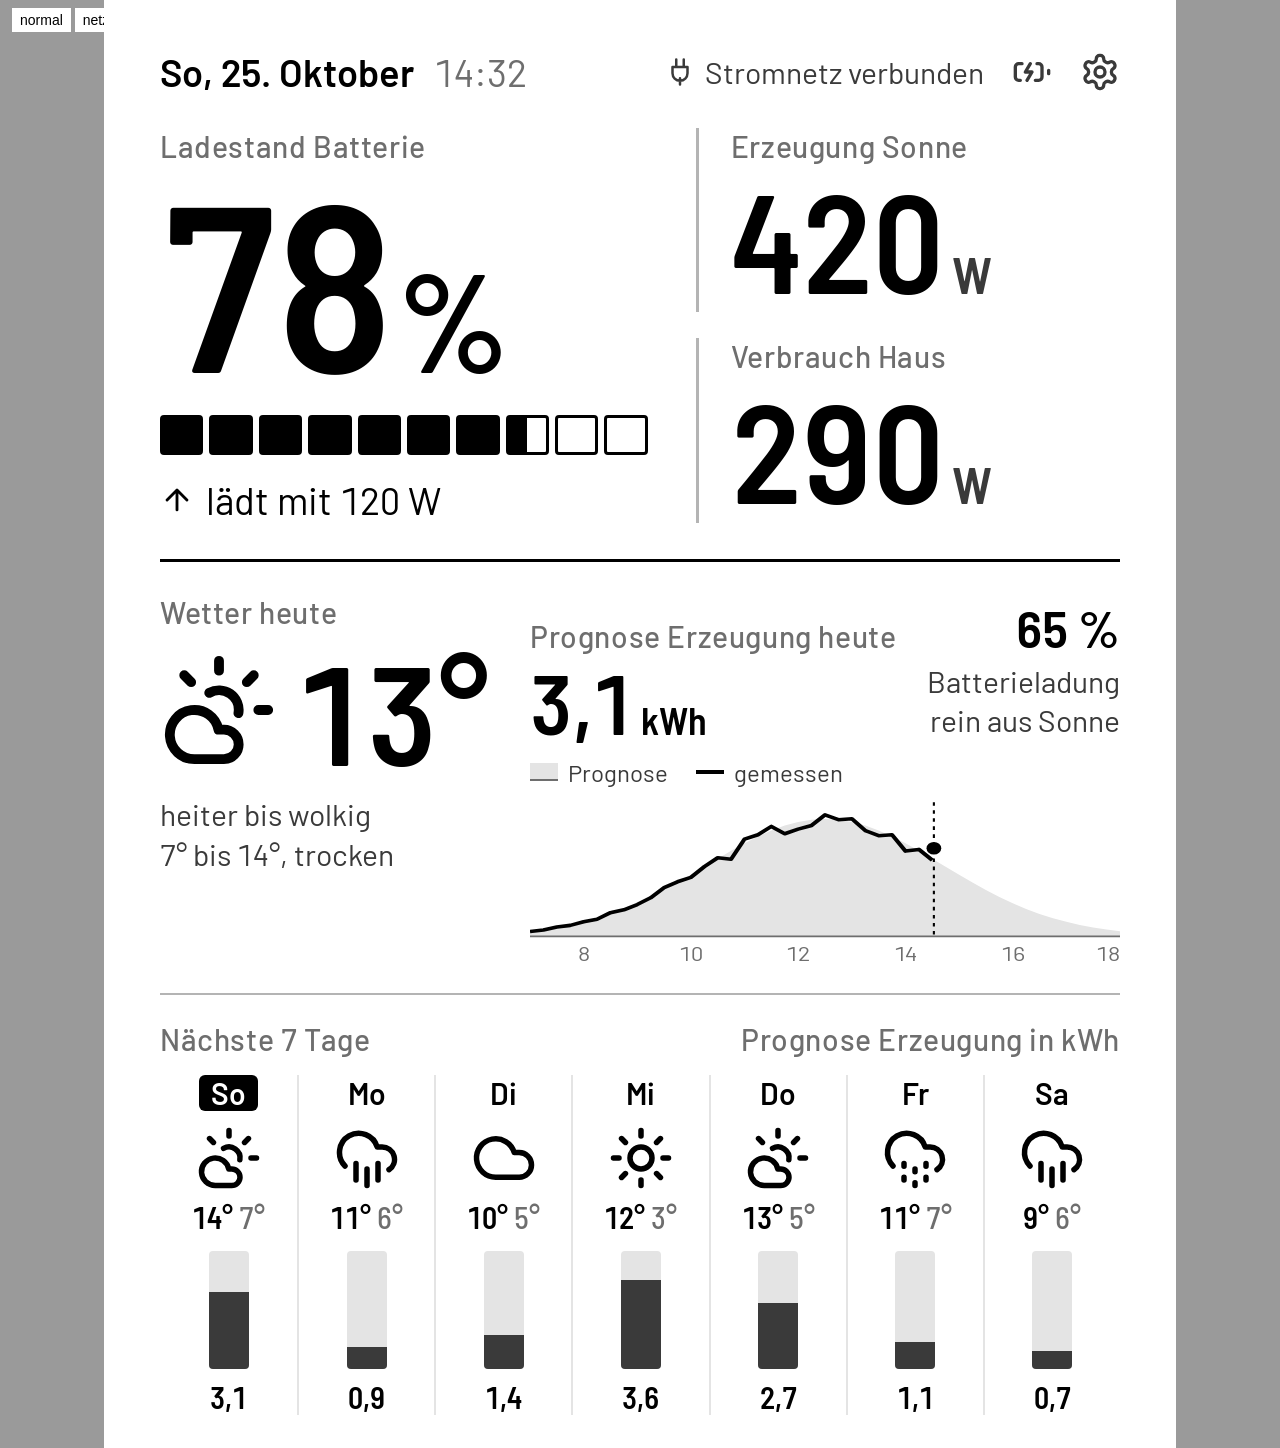
==== entwurf/startseite.html @ cfb6c9e7 "Startseite: Akku vollladen in zwei Schritten Symbol oben rechts öffnet einen Dialog »Akku vollladen«" ====
<!doctype html>
<html lang="de">
<head>
<meta charset="utf-8">
<title>Startseite Entwurf</title>
<link rel="preconnect" href="https://fonts.googleapis.com">
<link href="https://fonts.googleapis.com/css2?family=Barlow:wght@400;500;600&family=Barlow+Semi+Condensed:wght@500;600&display=swap" rel="stylesheet">
<style>
  /* Paperwhite 3: 1072 x 1448 px, 300 ppi, 16 Graustufen */
  :root {
    --papier: #ffffff;
    --tinte: #000000;
    --tinte-2: #3a3a3a;
    --tinte-3: #6e6e6e;
    --linie: #b4b4b4;
    --flaeche: #e4e4e4;

    --schrift: "Barlow", sans-serif;
    --zahl: "Barlow Semi Condensed", "Barlow", sans-serif;

    --s-1: 24px;
    --s-2: 30px;
    --s-3: 38px;
    --s-4: 52px;
    --s-5: 84px;
    --s-6: 140px;
    --s-7: 236px;

    --rand: 56px;
    --radius: 8px;
  }
  * { box-sizing: border-box; margin: 0; padding: 0; }
  html, body { background: #9a9a9a; }
  .kindle {
    width: 1072px; height: 1448px; margin: 0 auto;
    background: var(--papier); color: var(--tinte);
    font-family: var(--schrift); font-variant-numeric: tabular-nums;
    padding: 44px var(--rand) 48px;
    display: grid;
    grid-template-rows: auto 1fr auto auto;
    overflow: hidden; position: relative;
  }
  .kopf {
    display: flex; align-items: center; justify-content: space-between;
    font-size: var(--s-2); color: var(--tinte-2); height: 56px;
  }
  .kopf .datum { font-weight: 600; color: var(--tinte); font-size: var(--s-3); }
  .kopf .datum span { font-weight: 400; color: var(--tinte-3); margin-left: 12px; }
  .netzausfall .kopf .datum span { color: var(--papier); }
  .kopf .rechts { display: flex; align-items: center; gap: 28px; }
  .status { display: flex; align-items: center; gap: 10px; }
  .status svg { width: 30px; height: 30px; }
  .zahnrad { width: 40px; height: 40px; color: var(--tinte-2); }

  /* Netzausfall: der Kopf wird schwarz, damit es aus der Entfernung auffällt */
  .netzausfall .kopf {
    background: var(--tinte); color: var(--papier);
    margin: -44px calc(-1 * var(--rand)) 0; padding: 40px var(--rand) 24px; height: auto;
  }
  .netzausfall .kopf .datum, .netzausfall .kopf .zahnrad { color: var(--papier); }
  .netzausfall .kopf .status { font-weight: 600; }
  .netzausfall #laden-knopf { display: none; }

  /* Hauptwerte */
  .haupt {
    display: grid; grid-template-columns: 1.15fr 1fr; column-gap: 48px;
    padding: 28px 0 36px; border-bottom: 3px solid var(--tinte);
  }
  .label { font-size: var(--s-2); color: var(--tinte-3); font-weight: 500; letter-spacing: .02em; }
  .akku .wert { font-family: var(--zahl); font-weight: 600; font-size: var(--s-7); line-height: .86; letter-spacing: -.02em; margin-top: 14px; }
  .akku .wert span { font-size: var(--s-6); margin-left: 6px; }
  .zellen { display: grid; grid-template-columns: repeat(10, 1fr); gap: 6px; margin-top: 34px; height: 40px; }
  .zellen i { border: 3px solid var(--tinte); border-radius: 4px; }
  .zellen i.voll { background: var(--tinte); }
  .zellen i.halb { background: linear-gradient(90deg, var(--tinte) 50%, transparent 50%); }
  .akku .richtung { margin-top: 22px; font-size: var(--s-3); display: flex; align-items: center; gap: 12px; }
  .akku .richtung svg { width: 34px; height: 34px; }

  .fluss { display: grid; grid-template-rows: 1fr 1fr; row-gap: 26px; align-content: stretch; }
  .fluss > div { border-left: 3px solid var(--linie); padding-left: 32px; }
  .fluss .wert { font-family: var(--zahl); font-weight: 600; font-size: var(--s-6); line-height: .95; margin-top: 8px; }
  .fluss .wert span { font-size: var(--s-4); margin-left: 8px; color: var(--tinte-2); }

  /* Heute */
  .heute { display: grid; grid-template-columns: 330px 1fr; column-gap: 40px; padding: 32px 0 28px; border-bottom: 2px solid var(--linie); }
  .wetter-jetzt .zeile { display: flex; align-items: center; gap: 18px; margin-top: 10px; }
  .wetter-jetzt svg { width: 120px; height: 120px; }
  .wetter-jetzt .temp { font-family: var(--zahl); font-size: var(--s-6); font-weight: 600; line-height: 1; }
  .wetter-jetzt .text { font-size: var(--s-2); color: var(--tinte-2); margin-top: 14px; line-height: 1.35; }
  .prognose .kopfzeile { display: flex; align-items: baseline; justify-content: space-between; }
  .prognose .kwh { font-family: var(--zahl); font-size: var(--s-5); font-weight: 600; line-height: 1; margin-top: 6px; }
  .prognose .kwh span { font-size: var(--s-3); margin-left: 6px; }
  .prognose .anteil { font-size: var(--s-2); color: var(--tinte-2); text-align: right; line-height: 1.3; }
  .prognose .anteil b { font-family: var(--zahl); font-size: var(--s-4); color: var(--tinte); font-weight: 600; display: block; }
  .legende { display: flex; gap: 28px; font-size: var(--s-1); color: var(--tinte-2); margin-top: 14px; }
  .legende span { display: flex; align-items: center; gap: 10px; }
  .legende i { display: block; width: 28px; }
  .legende .flaeche-m { height: 18px; background: var(--flaeche); border-bottom: 2px solid var(--tinte-3); }
  .legende .linie-m { height: 4px; background: var(--tinte); }
  .kurve { margin-top: 8px; width: 100%; height: 170px; display: block; }
  .kurve text { font-family: var(--schrift); font-size: 22px; fill: var(--tinte-3); }

  /* 7 Tage */
  .woche-kopf { display: flex; justify-content: space-between; padding-top: 26px; }
  .woche { display: grid; grid-template-columns: repeat(7, 1fr); padding-top: 18px; }
  .tag { text-align: center; display: grid; grid-template-rows: auto auto auto 1fr auto; justify-items: center; border-left: 2px solid var(--flaeche); }
  .tag:first-child { border-left: 0; }
  .tag .name { font-size: var(--s-2); font-weight: 600; }
  .tag.heute-tag .name { background: var(--tinte); color: var(--papier); border-radius: 6px; padding: 0 12px; }
  .tag svg { width: 66px; height: 66px; margin: 14px 0 8px; }
  .tag .t { font-family: var(--zahl); font-size: var(--s-2); font-weight: 600; }
  .tag .t span { color: var(--tinte-3); font-weight: 500; margin-left: 6px; }
  .tag .saeule { width: 40px; height: 118px; margin-top: 16px; display: flex; align-items: flex-end; background: var(--flaeche); border-radius: 4px; overflow: hidden; }
  .tag .saeule i { display: block; width: 100%; background: var(--tinte-2); }
  .tag .e { font-family: var(--zahl); font-size: var(--s-2); font-weight: 600; margin-top: 10px; }

  /* Zustand: keine Verbindung */
  .kopf > * { white-space: nowrap; }
  .getrennt { display: none; }
  .offline .haupt > .akku, .offline .haupt > .fluss { display: none; }
  .offline .haupt { grid-template-columns: 1fr; }
  .offline .getrennt { display: grid; align-content: center; gap: 18px; min-height: 420px; }
  .getrennt svg { width: 96px; height: 96px; }
  .getrennt .gross { font-size: var(--s-5); font-weight: 600; line-height: 1.05; }
  .getrennt .klein { font-size: var(--s-3); color: var(--tinte-2); }

  /* Dialog Akku vollladen: zweiter Schritt nach dem Symbol oben rechts */
  .schleier { display: none; position: absolute; inset: 0; background: rgba(255,255,255,.72); }
  .dialog {
    display: none; position: absolute; left: var(--rand); right: var(--rand); top: 300px;
    background: var(--papier); border: 4px solid var(--tinte); border-radius: 12px;
    padding: 48px 48px 44px;
  }
  .laden .schleier, .laden .dialog { display: block; }
  .laden #laden-knopf { background: var(--tinte); color: var(--papier); border-radius: 8px; padding: 4px; }
  .dialog h2 { font-size: var(--s-4); font-weight: 600; display: flex; align-items: center; gap: 18px; }
  .dialog h2 svg { width: 56px; height: 56px; }
  .dialog p { font-size: var(--s-3); line-height: 1.35; margin-top: 24px; color: var(--tinte-2); }
  .dialog .fakten { display: grid; grid-template-columns: 1fr 1fr; margin-top: 32px; border-top: 2px solid var(--linie); border-bottom: 2px solid var(--linie); }
  .dialog .fakten div { padding: 22px 0; }
  .dialog .fakten b { display: block; font-family: var(--zahl); font-size: var(--s-4); font-weight: 600; margin-top: 4px; }
  .dialog .knoepfe { display: grid; grid-template-columns: 1fr 1.4fr; gap: 24px; margin-top: 40px; }
  .dialog .knopf { height: 112px; border-radius: var(--radius); border: 4px solid var(--tinte); display: flex; align-items: center; justify-content: center; font-size: var(--s-3); font-weight: 600; }
  .dialog .knopf.primaer { background: var(--tinte); color: var(--papier); }

  svg.i { fill: none; stroke: currentColor; stroke-width: 2; stroke-linecap: round; stroke-linejoin: round; }
  .zustaende { position: fixed; top: 12px; left: 12px; font: 14px sans-serif; }
  .zustaende a { color: #000; background: #fff; padding: 4px 8px; margin-right: 4px; text-decoration: none; }
</style>
</head>
<body>
<nav class="zustaende"><a href="#normal">normal</a><a href="#netzausfall">netzausfall</a><a href="#offline">offline</a><a href="#laden">laden</a></nav>

<svg width="0" height="0" style="position:absolute">
  <defs>
    <symbol id="sonne" viewBox="0 0 24 24"><circle cx="12" cy="12" r="4"/><path d="M12 2v2M12 20v2M4.93 4.93l1.41 1.41M17.66 17.66l1.41 1.41M2 12h2M20 12h2M6.34 17.66l-1.41 1.41M19.07 4.93l-1.41 1.41"/></symbol>
    <symbol id="wolke" viewBox="0 0 24 24"><path d="M17.5 19H9a7 7 0 1 1 6.71-9h1.79a4.5 4.5 0 1 1 0 9Z"/></symbol>
    <symbol id="sonne-wolke" viewBox="0 0 24 24"><path d="M12 2v2M4.93 4.93l1.41 1.41M20 12h2M19.07 4.93l-1.41 1.41M15.95 12.65a4 4 0 0 0-5.93-4.13M13 22H7a5 5 0 1 1 4.9-6H13a3 3 0 0 1 0 6Z"/></symbol>
    <symbol id="regen" viewBox="0 0 24 24"><path d="M4 14.9A7 7 0 1 1 15.71 8h1.79a4.5 4.5 0 0 1 2.5 8.24M16 14v6M8 14v6M12 16v6"/></symbol>
    <symbol id="niesel" viewBox="0 0 24 24"><path d="M4 14.9A7 7 0 1 1 15.71 8h1.79a4.5 4.5 0 0 1 2.5 8.24M8 19v1M8 14v1M16 19v1M16 14v1M12 21v1M12 16v1"/></symbol>
    <symbol id="stecker" viewBox="0 0 24 24"><path d="M12 22v-5M9 8V2M15 8V2M18 8v5a6 6 0 0 1-12 0V8Z"/></symbol>
    <symbol id="stecker-aus" viewBox="0 0 24 24"><path d="M12 22v-5M9 8V2M15 8V2M18 8v5a6 6 0 0 1-12 0V8ZM2 2l20 20"/></symbol>
    <symbol id="wlan-aus" viewBox="0 0 24 24"><path d="M12 20h.01M8.5 16.43a5 5 0 0 1 7 0M2 8.82a15 15 0 0 1 4.17-2.65M10.66 5c4.01-.36 8.14.9 11.34 3.76M16.85 11.25a10 10 0 0 1 2.22 1.68M5 13a10 10 0 0 1 5.24-2.76M2 2l20 20"/></symbol>
    <symbol id="akku-blitz" viewBox="0 0 24 24"><path d="M15 7h1a2 2 0 0 1 2 2v6a2 2 0 0 1-2 2h-2M6 7H4a2 2 0 0 0-2 2v6a2 2 0 0 0 2 2h1M11 7l-3 5h4l-3 5M22 11v2"/></symbol>
    <symbol id="pfeil-hoch" viewBox="0 0 24 24"><path d="M12 19V5M5 12l7-7 7 7"/></symbol>
    <symbol id="zahnrad" viewBox="0 0 24 24"><path d="M12.22 2h-.44a2 2 0 0 0-2 2v.18a2 2 0 0 1-1 1.73l-.43.25a2 2 0 0 1-2 0l-.15-.08a2 2 0 0 0-2.73.73l-.22.38a2 2 0 0 0 .73 2.73l.15.1a2 2 0 0 1 1 1.72v.51a2 2 0 0 1-1 1.74l-.15.09a2 2 0 0 0-.73 2.73l.22.38a2 2 0 0 0 2.73.73l.15-.08a2 2 0 0 1 2 0l.43.25a2 2 0 0 1 1 1.73V20a2 2 0 0 0 2 2h.44a2 2 0 0 0 2-2v-.18a2 2 0 0 1 1-1.73l.43-.25a2 2 0 0 1 2 0l.15.08a2 2 0 0 0 2.73-.73l.22-.39a2 2 0 0 0-.73-2.73l-.15-.08a2 2 0 0 1-1-1.74v-.5a2 2 0 0 1 1-1.74l.15-.09a2 2 0 0 0 .73-2.73l-.22-.38a2 2 0 0 0-2.73-.73l-.15.08a2 2 0 0 1-2 0l-.43-.25a2 2 0 0 1-1-1.73V4a2 2 0 0 0-2-2z"/><circle cx="12" cy="12" r="3"/></symbol>
  </defs>
</svg>

<main class="kindle" id="kindle">
  <header class="kopf">
    <div class="datum">So, 25. Oktober <span id="stand">14:32</span></div>
    <div class="rechts">
      <div class="status" id="status"></div>
      <svg class="i zahnrad" id="laden-knopf"><use href="#akku-blitz"/></svg>
      <svg class="i zahnrad"><use href="#zahnrad"/></svg>
    </div>
  </header>

  <section class="haupt">
    <div class="akku">
      <div class="label">Ladestand Batterie</div>
      <div class="wert">78<span>%</span></div>
      <div class="zellen"><i class="voll"></i><i class="voll"></i><i class="voll"></i><i class="voll"></i><i class="voll"></i><i class="voll"></i><i class="voll"></i><i class="halb"></i><i></i><i></i></div>
      <div class="richtung"><svg class="i"><use href="#pfeil-hoch"/></svg>lädt mit 120 W</div>
    </div>
    <div class="fluss">
      <div><div class="label">Erzeugung Sonne</div><div class="wert">420<span>W</span></div></div>
      <div><div class="label">Verbrauch Haus</div><div class="wert">290<span>W</span></div></div>
    </div>
    <div class="getrennt">
      <svg class="i"><use href="#wlan-aus"/></svg>
      <div class="gross">Keine Verbindung<br>zur Anlage</div>
      <div class="klein">letzte Werte um 14:12</div>
    </div>
  </section>

  <section class="heute">
    <div class="wetter-jetzt">
      <div class="label">Wetter heute</div>
      <div class="zeile"><svg class="i"><use href="#sonne-wolke"/></svg><div class="temp">13°</div></div>
      <div class="text">heiter bis wolkig<br>7° bis 14°, trocken</div>
    </div>
    <div class="prognose">
      <div class="kopfzeile">
        <div>
          <div class="label">Prognose Erzeugung heute</div>
          <div class="kwh">3,1<span>kWh</span></div>
        </div>
        <div class="anteil"><b>65 %</b>Batterieladung<br>rein aus Sonne</div>
      </div>
      <div class="legende"><span><i class="flaeche-m"></i>Prognose</span><span><i class="linie-m"></i>gemessen</span></div>
      <svg class="kurve" id="kurve" viewBox="0 0 560 190" preserveAspectRatio="none"></svg>
    </div>
  </section>

  <section>
    <div class="woche-kopf"><span class="label">Nächste 7 Tage</span><span class="label">Prognose Erzeugung in kWh</span></div>
    <div class="woche" id="woche"></div>
  </section>

  <div class="schleier"></div>
  <div class="dialog" role="dialog" aria-labelledby="dialog-titel">
    <h2 id="dialog-titel"><svg class="i"><use href="#akku-blitz"/></svg>Akku vollladen</h2>
    <p>Die Batterie wird mit Strom aus dem öffentlichen Netz auf 100 % geladen. Danach schaltet die Anlage von selbst zurück in den Normalbetrieb.</p>
    <div class="fakten">
      <div><span class="label">Ladestand jetzt</span><b>78 %</b></div>
      <div><span class="label">voll in etwa</span><b>40 Minuten</b></div>
    </div>
    <div class="knoepfe">
      <div class="knopf">Abbrechen</div>
      <div class="knopf primaer">Jetzt vollladen</div>
    </div>
  </div>
</main>

<script>
  // Beispielwerte, später vom GX und von Open-Meteo
  const tage = [
    ["So", "sonne-wolke", 14, 7, 3.1],
    ["Mo", "regen", 11, 6, 0.9],
    ["Di", "wolke", 10, 5, 1.4],
    ["Mi", "sonne", 12, 3, 3.6],
    ["Do", "sonne-wolke", 13, 5, 2.7],
    ["Fr", "niesel", 11, 7, 1.1],
    ["Sa", "regen", 9, 6, 0.7],
  ];
  const max = 4.8;
  document.getElementById("woche").innerHTML = tage.map(([n, i, hi, lo, e], k) => `
    <div class="tag${k === 0 ? " heute-tag" : ""}">
      <div class="name">${n}</div>
      <svg class="i"><use href="#${i}"/></svg>
      <div class="t">${hi}°<span>${lo}°</span></div>
      <div class="saeule"><i style="height:${Math.round(e / max * 100)}%"></i></div>
      <div class="e">${e.toFixed(1).replace(".", ",")}</div>
    </div>`).join("");

  // Tageskurve: erwartete Leistung als Fläche, gemessene als Linie bis jetzt
  const W = 560, H = 190, unten = 158, von = 7, bis = 18, spitze = 640;
  const x = h => (h - von) / (bis - von) * W;
  const y = w => unten - w / spitze * (unten - 8);
  const erwartet = h => 560 * Math.exp(-((h - 12.5) ** 2) / (2 * 2.2 ** 2));
  let flaeche = `M0 ${unten}`, linie = "";
  for (let h = von; h <= bis + 1e-9; h += 0.25) flaeche += ` L${x(h).toFixed(1)} ${y(erwartet(h)).toFixed(1)}`;
  flaeche += ` L${W} ${unten} Z`;
  let s = 3;
  for (let h = von; h <= 14.53; h += 0.25) {
    s = (s * 9301 + 49297) % 233280;
    const w = erwartet(h) * (0.9 + 0.16 * s / 233280);
    linie += `${linie ? " L" : "M"}${x(h).toFixed(1)} ${y(w).toFixed(1)}`;
  }
  const jetzt = x(14.53);
  const achse = [8, 10, 12, 14, 16, 18].map(h =>
    `<text x="${x(h)}" y="186" text-anchor="${h === 18 ? "end" : "middle"}">${h}</text>`).join("");
  document.getElementById("kurve").innerHTML = `
    <path d="${flaeche}" fill="#e4e4e4"/>
    <line x1="0" y1="${unten}" x2="${W}" y2="${unten}" stroke="#6e6e6e" stroke-width="2"/>
    <path d="${linie}" fill="none" stroke="#000" stroke-width="4" stroke-linejoin="round"/>
    <line x1="${jetzt}" y1="8" x2="${jetzt}" y2="${unten}" stroke="#000" stroke-width="2" stroke-dasharray="4 5"/>
    <circle cx="${jetzt}" cy="${y(420)}" r="7" fill="#000"/>
    ${achse}`;

  function zustand() {
    const z = location.hash.slice(1) || "normal";
    const k = document.getElementById("kindle");
    k.className = "kindle " + z;
    const st = document.getElementById("status");
    if (z === "netzausfall") {
      st.innerHTML = '<svg class="i"><use href="#stecker-aus"/></svg><span>Stromausfall seit 14:05</span>';
    } else if (z === "offline") {
      st.innerHTML = '<svg class="i"><use href="#wlan-aus"/></svg><span>keine Verbindung</span>';
    } else {
      st.innerHTML = '<svg class="i"><use href="#stecker"/></svg><span>Stromnetz verbunden</span>';
      document.querySelector(".richtung").innerHTML = '<svg class="i"><use href="#pfeil-hoch"/></svg>lädt mit 120 W';
    }
  }
  addEventListener("hashchange", zustand);
  zustand();
</script>
</body>
</html>
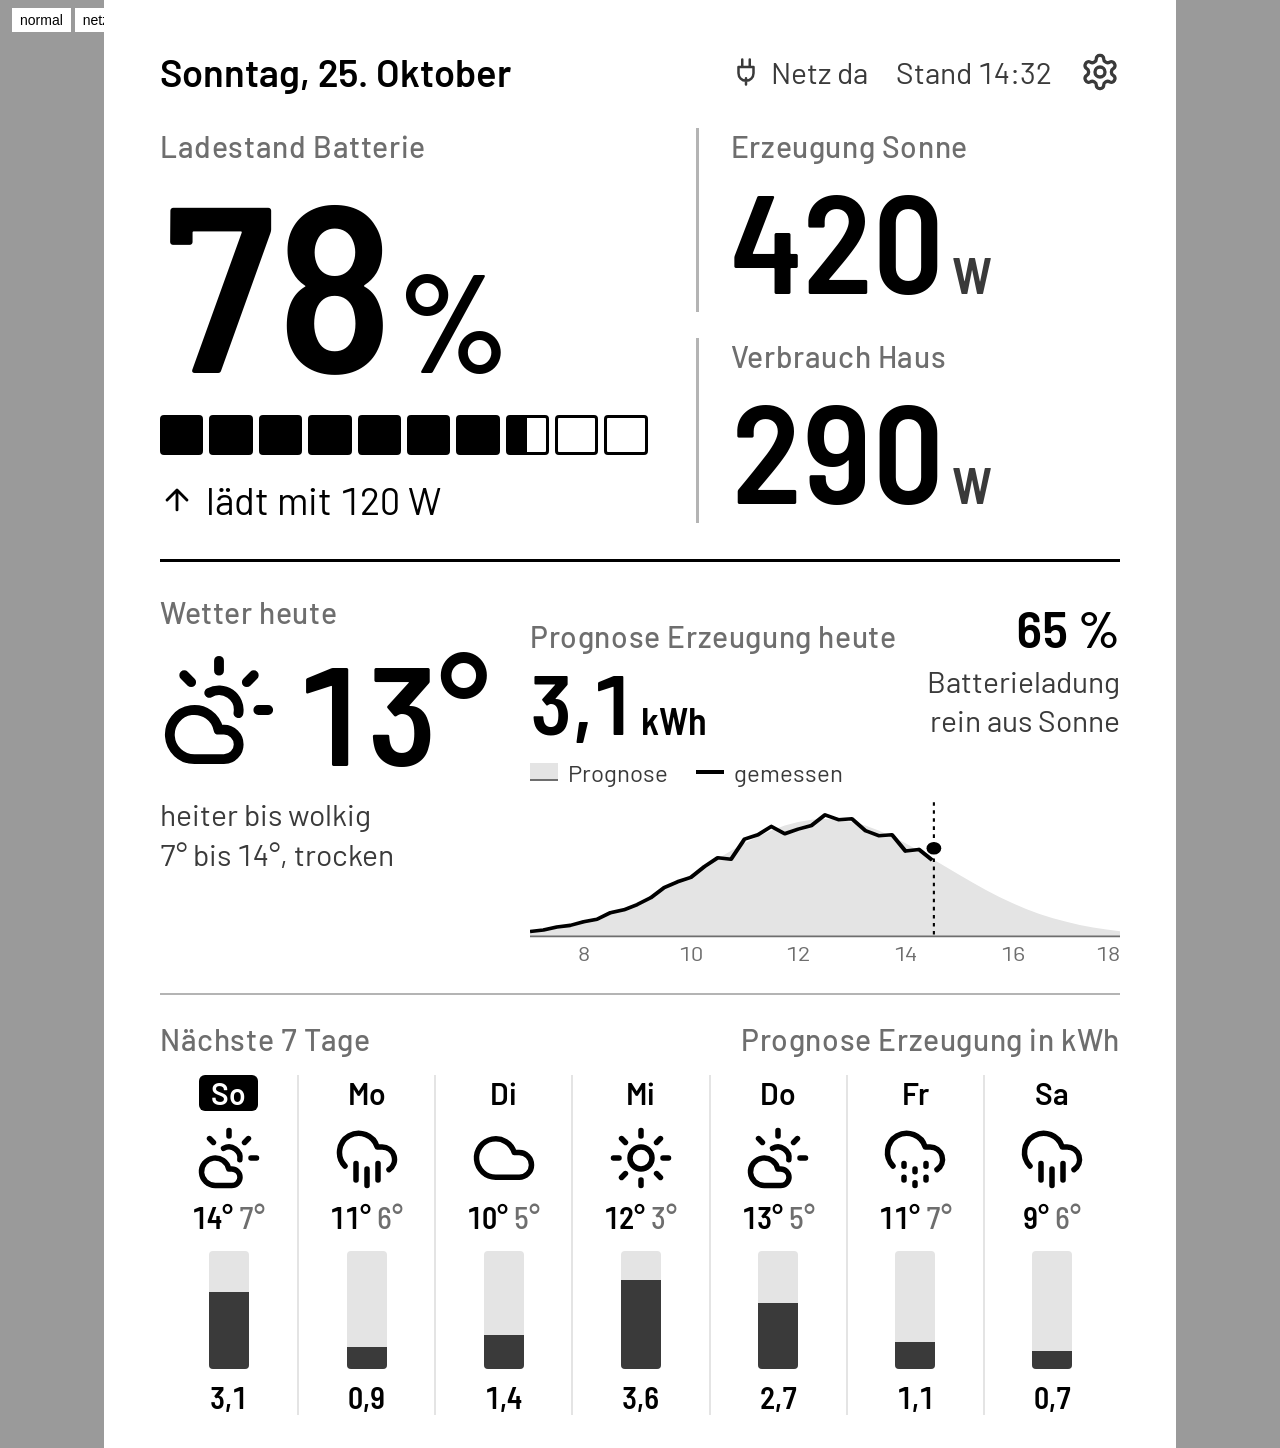
==== commit 46e384b7: "Startseite: Beschriftungen für Einsteiger Erzeugung Sonne, Verbrauch Haus und Ladestand Batterie sta" ====
--- a/entwurf/startseite.html
+++ b/entwurf/startseite.html
@@ -45,8 +45,6 @@
     font-size: var(--s-2); color: var(--tinte-2); height: 56px;
   }
   .kopf .datum { font-weight: 600; color: var(--tinte); font-size: var(--s-3); }
-  .kopf .datum span { font-weight: 400; color: var(--tinte-3); margin-left: 12px; }
-  .netzausfall .kopf .datum span { color: var(--papier); }
   .kopf .rechts { display: flex; align-items: center; gap: 28px; }
   .status { display: flex; align-items: center; gap: 10px; }
   .status svg { width: 30px; height: 30px; }
@@ -59,7 +57,6 @@
   }
   .netzausfall .kopf .datum, .netzausfall .kopf .zahnrad { color: var(--papier); }
   .netzausfall .kopf .status { font-weight: 600; }
-  .netzausfall #laden-knopf { display: none; }
 
   /* Hauptwerte */
   .haupt {
@@ -124,32 +121,13 @@
   .getrennt .gross { font-size: var(--s-5); font-weight: 600; line-height: 1.05; }
   .getrennt .klein { font-size: var(--s-3); color: var(--tinte-2); }
 
-  /* Dialog Akku vollladen: zweiter Schritt nach dem Symbol oben rechts */
-  .schleier { display: none; position: absolute; inset: 0; background: rgba(255,255,255,.72); }
-  .dialog {
-    display: none; position: absolute; left: var(--rand); right: var(--rand); top: 300px;
-    background: var(--papier); border: 4px solid var(--tinte); border-radius: 12px;
-    padding: 48px 48px 44px;
-  }
-  .laden .schleier, .laden .dialog { display: block; }
-  .laden #laden-knopf { background: var(--tinte); color: var(--papier); border-radius: 8px; padding: 4px; }
-  .dialog h2 { font-size: var(--s-4); font-weight: 600; display: flex; align-items: center; gap: 18px; }
-  .dialog h2 svg { width: 56px; height: 56px; }
-  .dialog p { font-size: var(--s-3); line-height: 1.35; margin-top: 24px; color: var(--tinte-2); }
-  .dialog .fakten { display: grid; grid-template-columns: 1fr 1fr; margin-top: 32px; border-top: 2px solid var(--linie); border-bottom: 2px solid var(--linie); }
-  .dialog .fakten div { padding: 22px 0; }
-  .dialog .fakten b { display: block; font-family: var(--zahl); font-size: var(--s-4); font-weight: 600; margin-top: 4px; }
-  .dialog .knoepfe { display: grid; grid-template-columns: 1fr 1.4fr; gap: 24px; margin-top: 40px; }
-  .dialog .knopf { height: 112px; border-radius: var(--radius); border: 4px solid var(--tinte); display: flex; align-items: center; justify-content: center; font-size: var(--s-3); font-weight: 600; }
-  .dialog .knopf.primaer { background: var(--tinte); color: var(--papier); }
-
   svg.i { fill: none; stroke: currentColor; stroke-width: 2; stroke-linecap: round; stroke-linejoin: round; }
   .zustaende { position: fixed; top: 12px; left: 12px; font: 14px sans-serif; }
   .zustaende a { color: #000; background: #fff; padding: 4px 8px; margin-right: 4px; text-decoration: none; }
 </style>
 </head>
 <body>
-<nav class="zustaende"><a href="#normal">normal</a><a href="#netzausfall">netzausfall</a><a href="#offline">offline</a><a href="#laden">laden</a></nav>
+<nav class="zustaende"><a href="#normal">normal</a><a href="#netzausfall">netzausfall</a><a href="#offline">offline</a></nav>
 
 <svg width="0" height="0" style="position:absolute">
   <defs>
@@ -161,7 +139,6 @@
     <symbol id="stecker" viewBox="0 0 24 24"><path d="M12 22v-5M9 8V2M15 8V2M18 8v5a6 6 0 0 1-12 0V8Z"/></symbol>
     <symbol id="stecker-aus" viewBox="0 0 24 24"><path d="M12 22v-5M9 8V2M15 8V2M18 8v5a6 6 0 0 1-12 0V8ZM2 2l20 20"/></symbol>
     <symbol id="wlan-aus" viewBox="0 0 24 24"><path d="M12 20h.01M8.5 16.43a5 5 0 0 1 7 0M2 8.82a15 15 0 0 1 4.17-2.65M10.66 5c4.01-.36 8.14.9 11.34 3.76M16.85 11.25a10 10 0 0 1 2.22 1.68M5 13a10 10 0 0 1 5.24-2.76M2 2l20 20"/></symbol>
-    <symbol id="akku-blitz" viewBox="0 0 24 24"><path d="M15 7h1a2 2 0 0 1 2 2v6a2 2 0 0 1-2 2h-2M6 7H4a2 2 0 0 0-2 2v6a2 2 0 0 0 2 2h1M11 7l-3 5h4l-3 5M22 11v2"/></symbol>
     <symbol id="pfeil-hoch" viewBox="0 0 24 24"><path d="M12 19V5M5 12l7-7 7 7"/></symbol>
     <symbol id="zahnrad" viewBox="0 0 24 24"><path d="M12.22 2h-.44a2 2 0 0 0-2 2v.18a2 2 0 0 1-1 1.73l-.43.25a2 2 0 0 1-2 0l-.15-.08a2 2 0 0 0-2.73.73l-.22.38a2 2 0 0 0 .73 2.73l.15.1a2 2 0 0 1 1 1.72v.51a2 2 0 0 1-1 1.74l-.15.09a2 2 0 0 0-.73 2.73l.22.38a2 2 0 0 0 2.73.73l.15-.08a2 2 0 0 1 2 0l.43.25a2 2 0 0 1 1 1.73V20a2 2 0 0 0 2 2h.44a2 2 0 0 0 2-2v-.18a2 2 0 0 1 1-1.73l.43-.25a2 2 0 0 1 2 0l.15.08a2 2 0 0 0 2.73-.73l.22-.39a2 2 0 0 0-.73-2.73l-.15-.08a2 2 0 0 1-1-1.74v-.5a2 2 0 0 1 1-1.74l.15-.09a2 2 0 0 0 .73-2.73l-.22-.38a2 2 0 0 0-2.73-.73l-.15.08a2 2 0 0 1-2 0l-.43-.25a2 2 0 0 1-1-1.73V4a2 2 0 0 0-2-2z"/><circle cx="12" cy="12" r="3"/></symbol>
   </defs>
@@ -169,10 +146,10 @@
 
 <main class="kindle" id="kindle">
   <header class="kopf">
-    <div class="datum">So, 25. Oktober <span id="stand">14:32</span></div>
+    <div class="datum">Sonntag, 25. Oktober</div>
     <div class="rechts">
-      <div class="status" id="status"></div>
-      <svg class="i zahnrad" id="laden-knopf"><use href="#akku-blitz"/></svg>
+      <div class="status" id="status"><svg class="i"><use href="#stecker"/></svg><span>Netz da</span></div>
+      <div id="stand">Stand 14:32</div>
       <svg class="i zahnrad"><use href="#zahnrad"/></svg>
     </div>
   </header>
@@ -218,20 +195,6 @@
     <div class="woche-kopf"><span class="label">Nächste 7 Tage</span><span class="label">Prognose Erzeugung in kWh</span></div>
     <div class="woche" id="woche"></div>
   </section>
-
-  <div class="schleier"></div>
-  <div class="dialog" role="dialog" aria-labelledby="dialog-titel">
-    <h2 id="dialog-titel"><svg class="i"><use href="#akku-blitz"/></svg>Akku vollladen</h2>
-    <p>Die Batterie wird mit Strom aus dem öffentlichen Netz auf 100 % geladen. Danach schaltet die Anlage von selbst zurück in den Normalbetrieb.</p>
-    <div class="fakten">
-      <div><span class="label">Ladestand jetzt</span><b>78 %</b></div>
-      <div><span class="label">voll in etwa</span><b>40 Minuten</b></div>
-    </div>
-    <div class="knoepfe">
-      <div class="knopf">Abbrechen</div>
-      <div class="knopf primaer">Jetzt vollladen</div>
-    </div>
-  </div>
 </main>
 
 <script>
@@ -286,11 +249,13 @@
     k.className = "kindle " + z;
     const st = document.getElementById("status");
     if (z === "netzausfall") {
-      st.innerHTML = '<svg class="i"><use href="#stecker-aus"/></svg><span>Stromausfall seit 14:05</span>';
+      st.innerHTML = '<svg class="i"><use href="#stecker-aus"/></svg><span>Netzausfall seit 14:05</span>';
     } else if (z === "offline") {
       st.innerHTML = '<svg class="i"><use href="#wlan-aus"/></svg><span>keine Verbindung</span>';
+      document.getElementById("stand").textContent = "Stand 14:32";
     } else {
-      st.innerHTML = '<svg class="i"><use href="#stecker"/></svg><span>Stromnetz verbunden</span>';
+      st.innerHTML = '<svg class="i"><use href="#stecker"/></svg><span>Netz da</span>';
+      document.getElementById("stand").textContent = "Stand 14:32";
       document.querySelector(".richtung").innerHTML = '<svg class="i"><use href="#pfeil-hoch"/></svg>lädt mit 120 W';
     }
   }
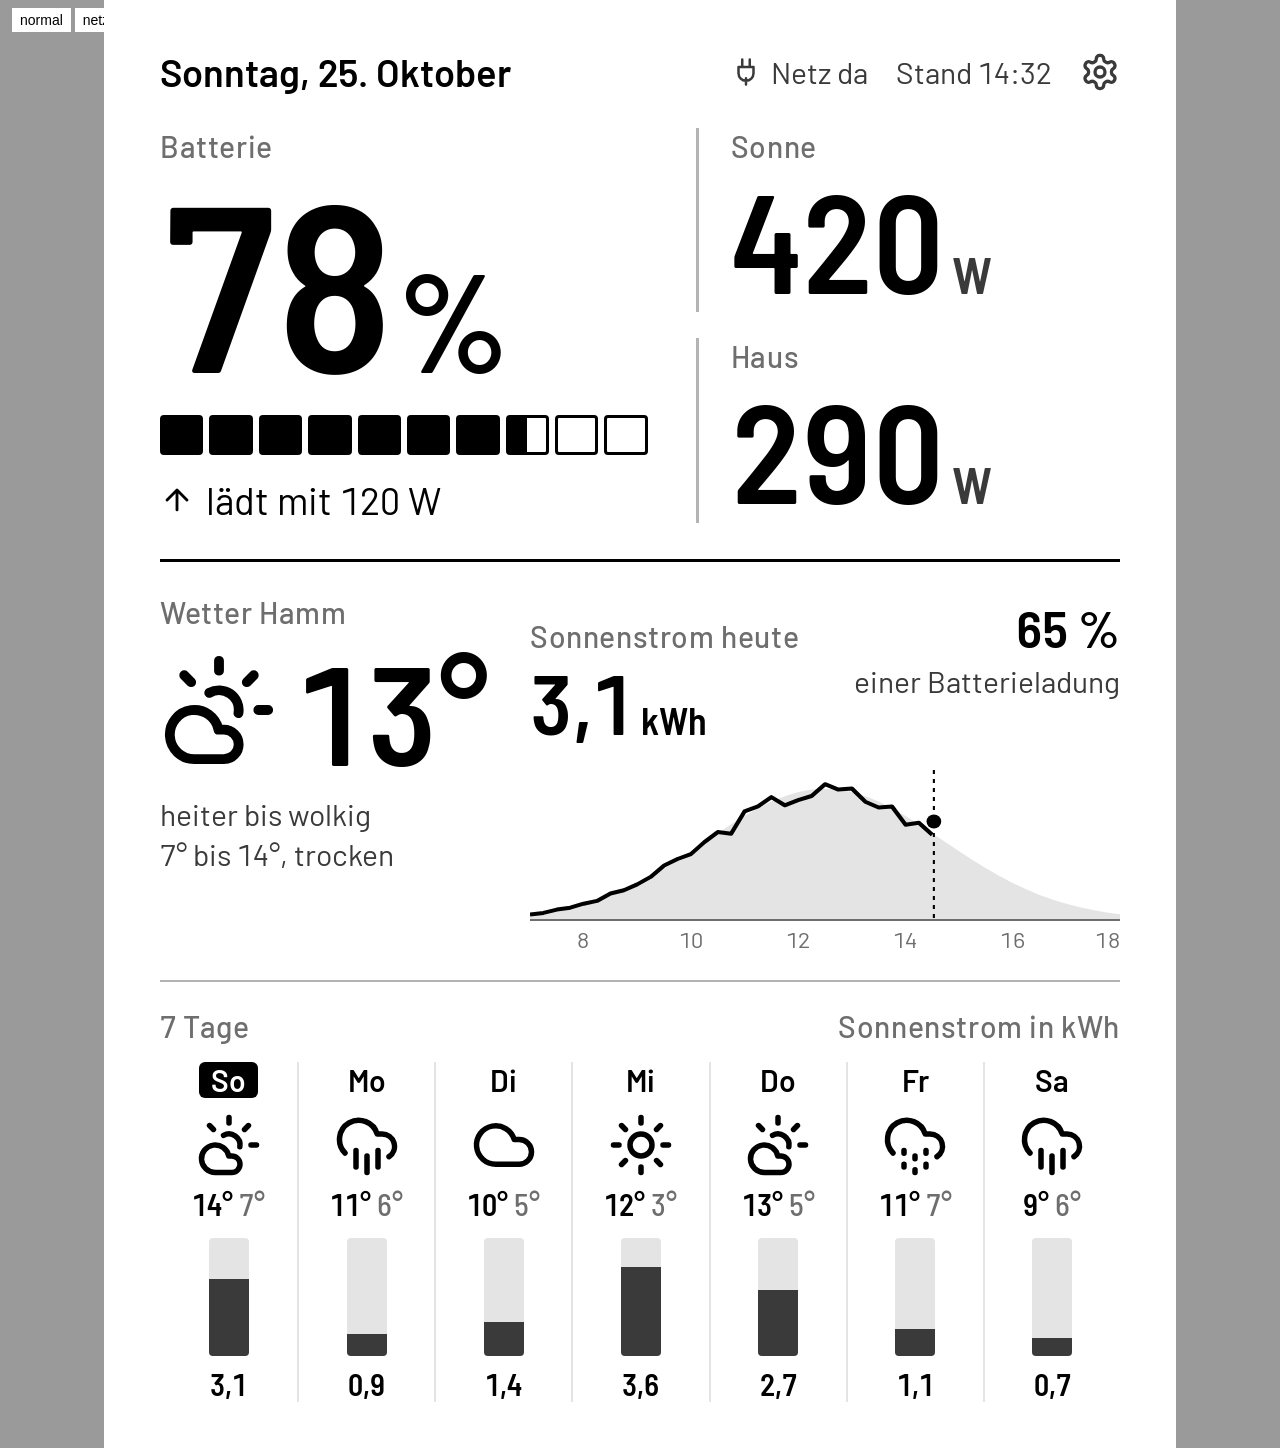
==== commit 0ceb9ed5: "Entwurf der Startseite in Kindle-Größe Startseite für den Paperwhite 3 (1072 x 1448) mit Beispielwer" ====
--- a/entwurf/startseite.html
+++ b/entwurf/startseite.html
@@ -89,12 +89,7 @@
   .prognose .kwh span { font-size: var(--s-3); margin-left: 6px; }
   .prognose .anteil { font-size: var(--s-2); color: var(--tinte-2); text-align: right; line-height: 1.3; }
   .prognose .anteil b { font-family: var(--zahl); font-size: var(--s-4); color: var(--tinte); font-weight: 600; display: block; }
-  .legende { display: flex; gap: 28px; font-size: var(--s-1); color: var(--tinte-2); margin-top: 14px; }
-  .legende span { display: flex; align-items: center; gap: 10px; }
-  .legende i { display: block; width: 28px; }
-  .legende .flaeche-m { height: 18px; background: var(--flaeche); border-bottom: 2px solid var(--tinte-3); }
-  .legende .linie-m { height: 4px; background: var(--tinte); }
-  .kurve { margin-top: 8px; width: 100%; height: 170px; display: block; }
+  .kurve { margin-top: 18px; width: 100%; height: 190px; display: block; }
   .kurve text { font-family: var(--schrift); font-size: 22px; fill: var(--tinte-3); }
 
   /* 7 Tage */
@@ -156,14 +151,14 @@
 
   <section class="haupt">
     <div class="akku">
-      <div class="label">Ladestand Batterie</div>
+      <div class="label">Batterie</div>
       <div class="wert">78<span>%</span></div>
       <div class="zellen"><i class="voll"></i><i class="voll"></i><i class="voll"></i><i class="voll"></i><i class="voll"></i><i class="voll"></i><i class="voll"></i><i class="halb"></i><i></i><i></i></div>
       <div class="richtung"><svg class="i"><use href="#pfeil-hoch"/></svg>lädt mit 120 W</div>
     </div>
     <div class="fluss">
-      <div><div class="label">Erzeugung Sonne</div><div class="wert">420<span>W</span></div></div>
-      <div><div class="label">Verbrauch Haus</div><div class="wert">290<span>W</span></div></div>
+      <div><div class="label">Sonne</div><div class="wert">420<span>W</span></div></div>
+      <div><div class="label">Haus</div><div class="wert">290<span>W</span></div></div>
     </div>
     <div class="getrennt">
       <svg class="i"><use href="#wlan-aus"/></svg>
@@ -174,25 +169,24 @@
 
   <section class="heute">
     <div class="wetter-jetzt">
-      <div class="label">Wetter heute</div>
+      <div class="label">Wetter Hamm</div>
       <div class="zeile"><svg class="i"><use href="#sonne-wolke"/></svg><div class="temp">13°</div></div>
       <div class="text">heiter bis wolkig<br>7° bis 14°, trocken</div>
     </div>
     <div class="prognose">
       <div class="kopfzeile">
         <div>
-          <div class="label">Prognose Erzeugung heute</div>
+          <div class="label">Sonnenstrom heute</div>
           <div class="kwh">3,1<span>kWh</span></div>
         </div>
-        <div class="anteil"><b>65 %</b>Batterieladung<br>rein aus Sonne</div>
+        <div class="anteil"><b>65 %</b>einer Batterieladung</div>
       </div>
-      <div class="legende"><span><i class="flaeche-m"></i>Prognose</span><span><i class="linie-m"></i>gemessen</span></div>
       <svg class="kurve" id="kurve" viewBox="0 0 560 190" preserveAspectRatio="none"></svg>
     </div>
   </section>
 
   <section>
-    <div class="woche-kopf"><span class="label">Nächste 7 Tage</span><span class="label">Prognose Erzeugung in kWh</span></div>
+    <div class="woche-kopf"><span class="label">7 Tage</span><span class="label">Sonnenstrom in kWh</span></div>
     <div class="woche" id="woche"></div>
   </section>
 </main>
